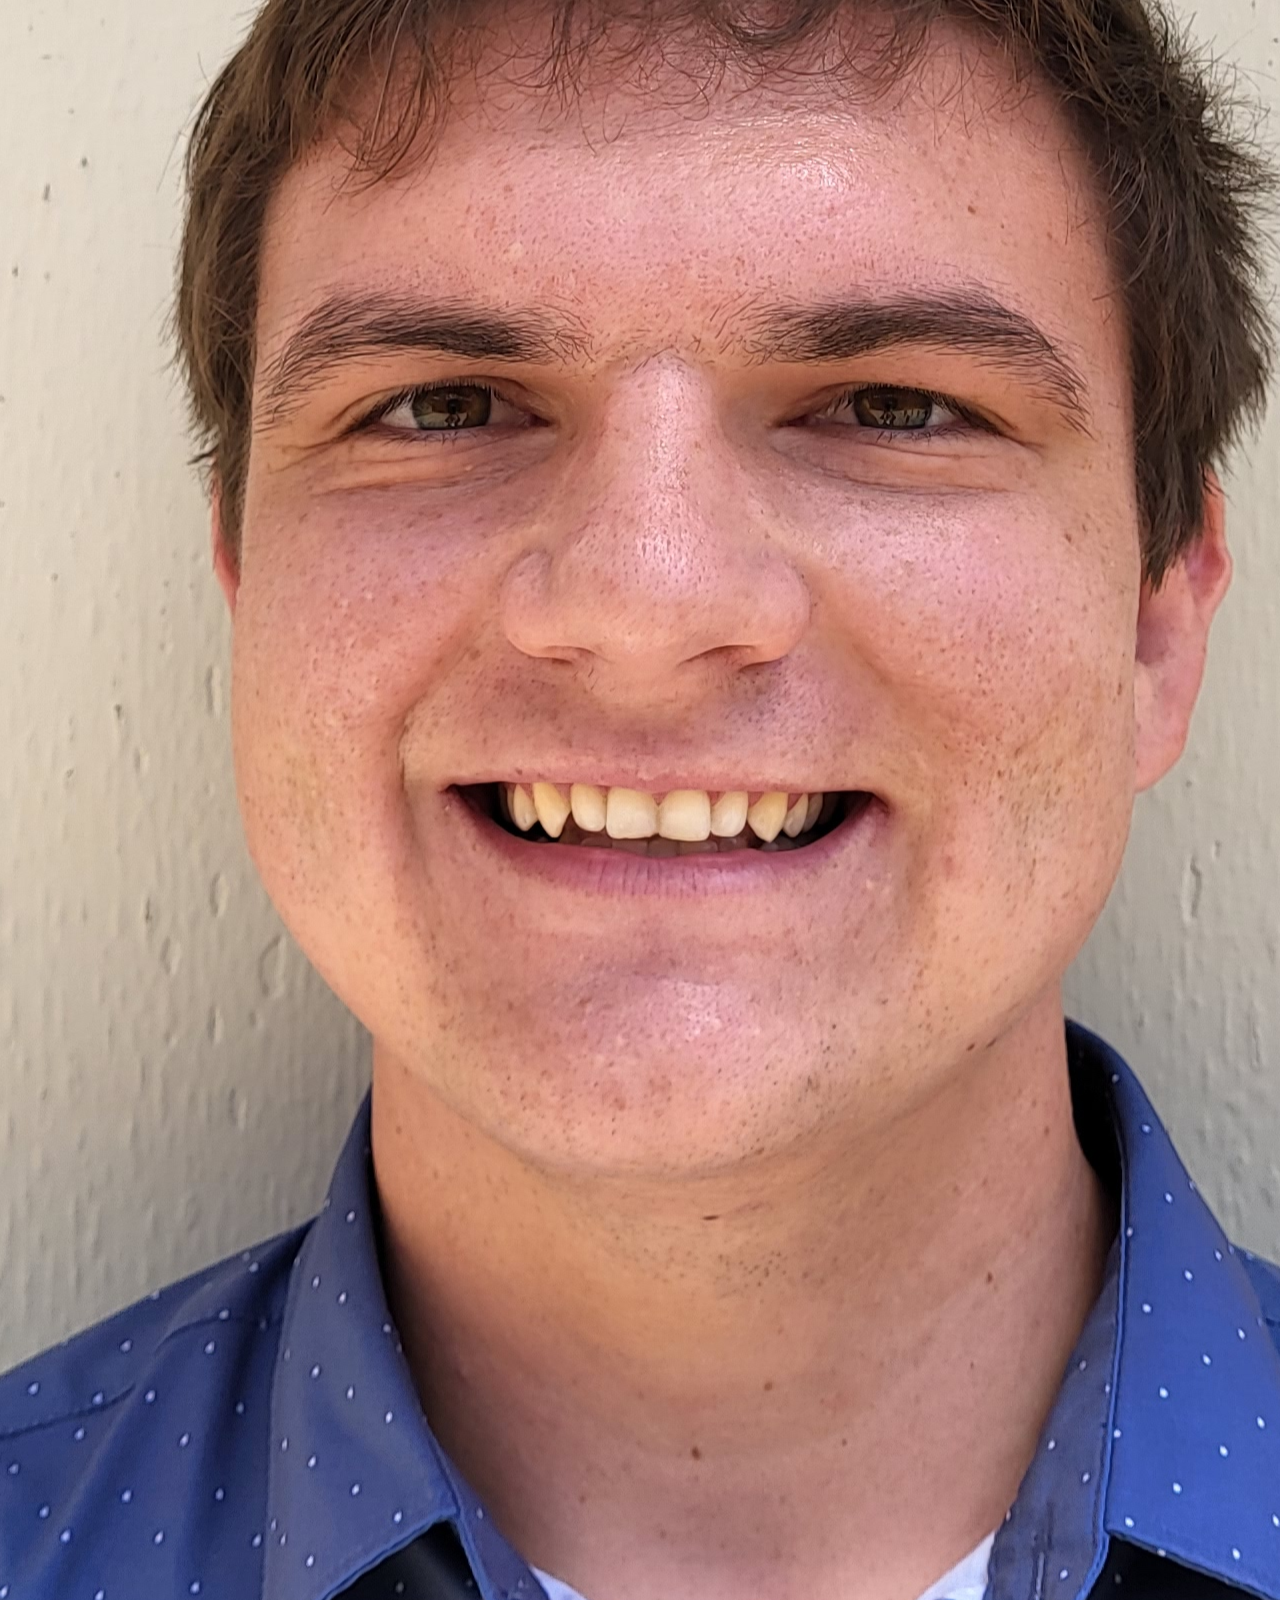
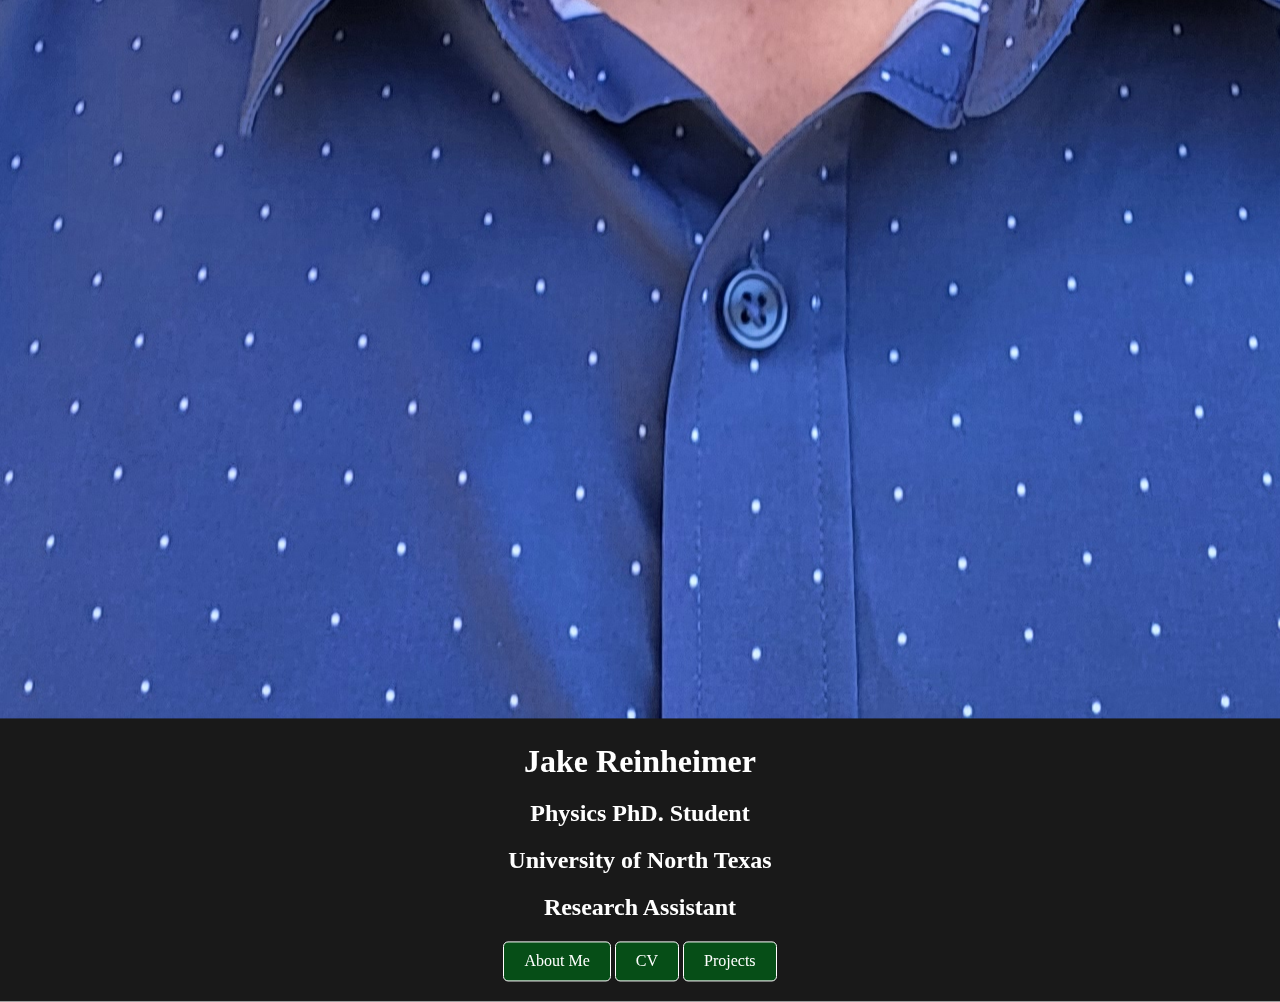
==== index.html @ c4af1723 "Add files via upload" ====
<!DOCTYPE html>
<html lang="en">
<head>
    <meta charset="UTF-8">
    <meta name="viewport" content="width=device-width, initial-scale=1.0">
    <title>Jake Reinheimer</title>
    <link rel="stylesheet" href="styles.css">
</head>

<body>
    <div class="video-container">
        <video style="display: none" id="toggleDisplayFire" playsinline autoplay muted loop id="background-video">
            <source src="myvideo.mp4" type="video/mp4">
            Your browser does not support the video tag.
        </video>
    </div>

    <div class="text-box">
        <img src="jake_pic.jpeg">
        <h1>Jake Reinheimer</h1>
        <h2>Physics PhD. Student</h2>
        <h2>University of North Texas</h2>
        <h2>Research Assistant</h2>

        <div class="button-container">
            <a href="about_me.html" class="button"> About Me</a>
            <a href="cv.html" class="button"> CV</a>
            <a href="projects.html" class="button"> Projects</a>
        </div>
    </div>
</body>
</html>
---- styles.css ----
body {
    margin: 0;
    overflow: hidden;
}

.video-container {
    position: fixed;
    top: 0;
    left: 0;
    width: 100%;
    height: 100%;
    overflow: hidden;
}

#background-video {
    width: 100%;
    height: 100%;
    object-fit: cover; /* Ensure the video covers the entire container */
}

video {
    width: auto;
    height: auto;
}

.text-box {
    position: absolute;
    top: 50%;
    left: 50%;
    transform: translate(-50%, -50%);
    background-color: rgba(0, 0, 0, 0.9); /* Adjust the background color and opacity */
    padding: 20px;
    color: #fff; /* Text color */
    text-align: center;
}

.text-box h1 {
    margin-bottom: 10px;
}

.button-container {
    margin-top: 20px; /* Adjust as needed */
}

.button {
    display: inline-block;
    padding: 10px 20px;
    font-size: 16px;
    text-align: center;
    text-decoration: none;
    background-color: #064e17; /* Green background color */
    color: #fff; /* White text color */
    border: 1px solid #ffffff; /* Green border */
    border-radius: 5px; /* Rounded corners */
    transition: background-color 0.3s;
}

.button:hover {
    background-color: black; /* Darker green on hover */
}

.top-nav {
    background-color: #3a3434;
    overflow: hidden;
}

.top-nav ul {
    list-style-type: none;
    margin: 0;
    padding: 0;
    overflow: hidden;
}

.top-nav li {
    float: left;
}

.top-nav a {
    display: block;
    color: #fff;
    text-align: center;
    padding: 14px 16px;
    text-decoration: none;
}

.top-nav a:hover {
    background-color: #ddd;
    color: black;
}
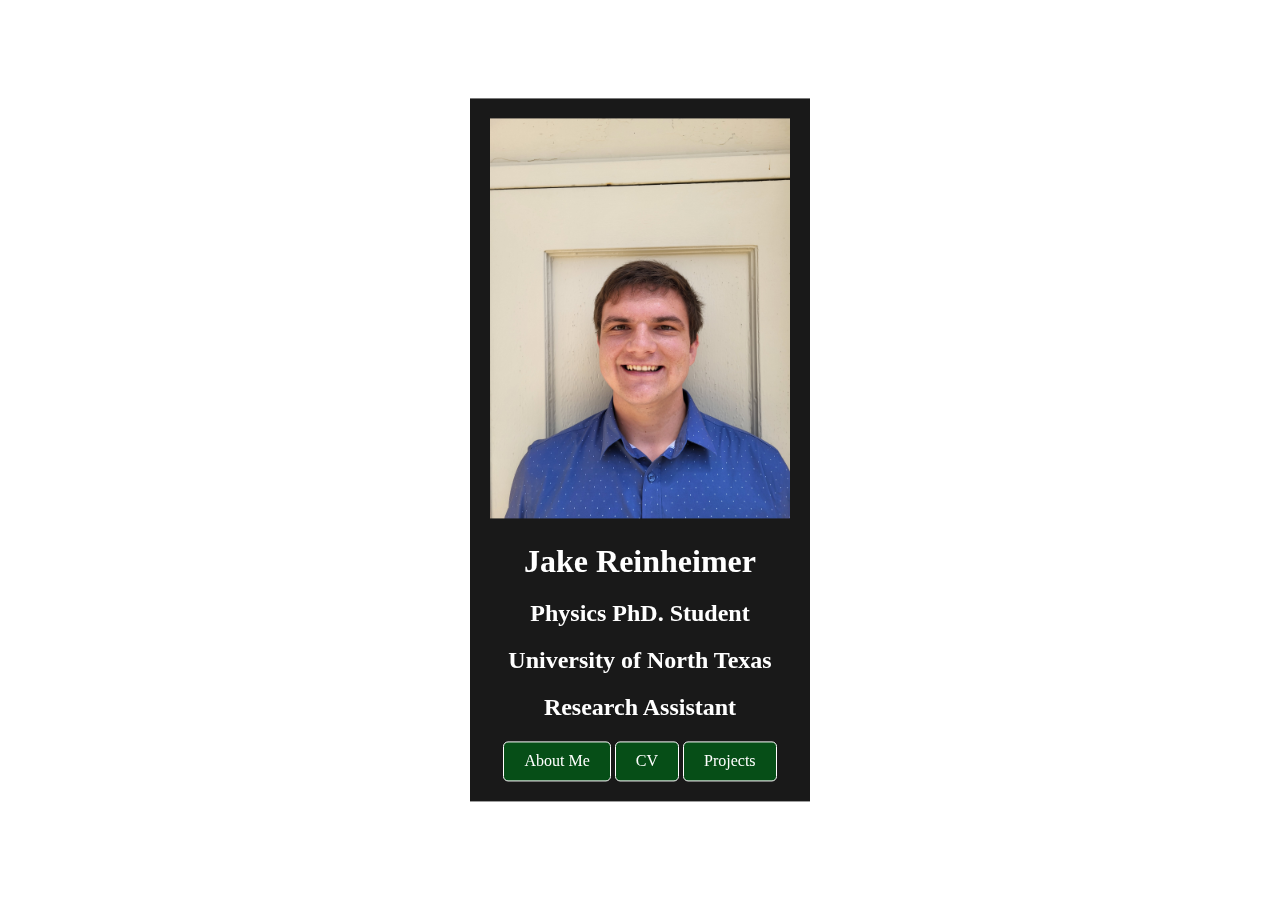
==== commit 4bcd16f0: "Add files via upload" ====
--- a/index.html
+++ b/index.html
@@ -16,7 +16,7 @@
     </div>
 
     <div class="text-box">
-        <img src="jake_pic.jpeg">
+        <img src="jake_pic.jpeg" width="300" height="400">
         <h1>Jake Reinheimer</h1>
         <h2>Physics PhD. Student</h2>
         <h2>University of North Texas</h2>
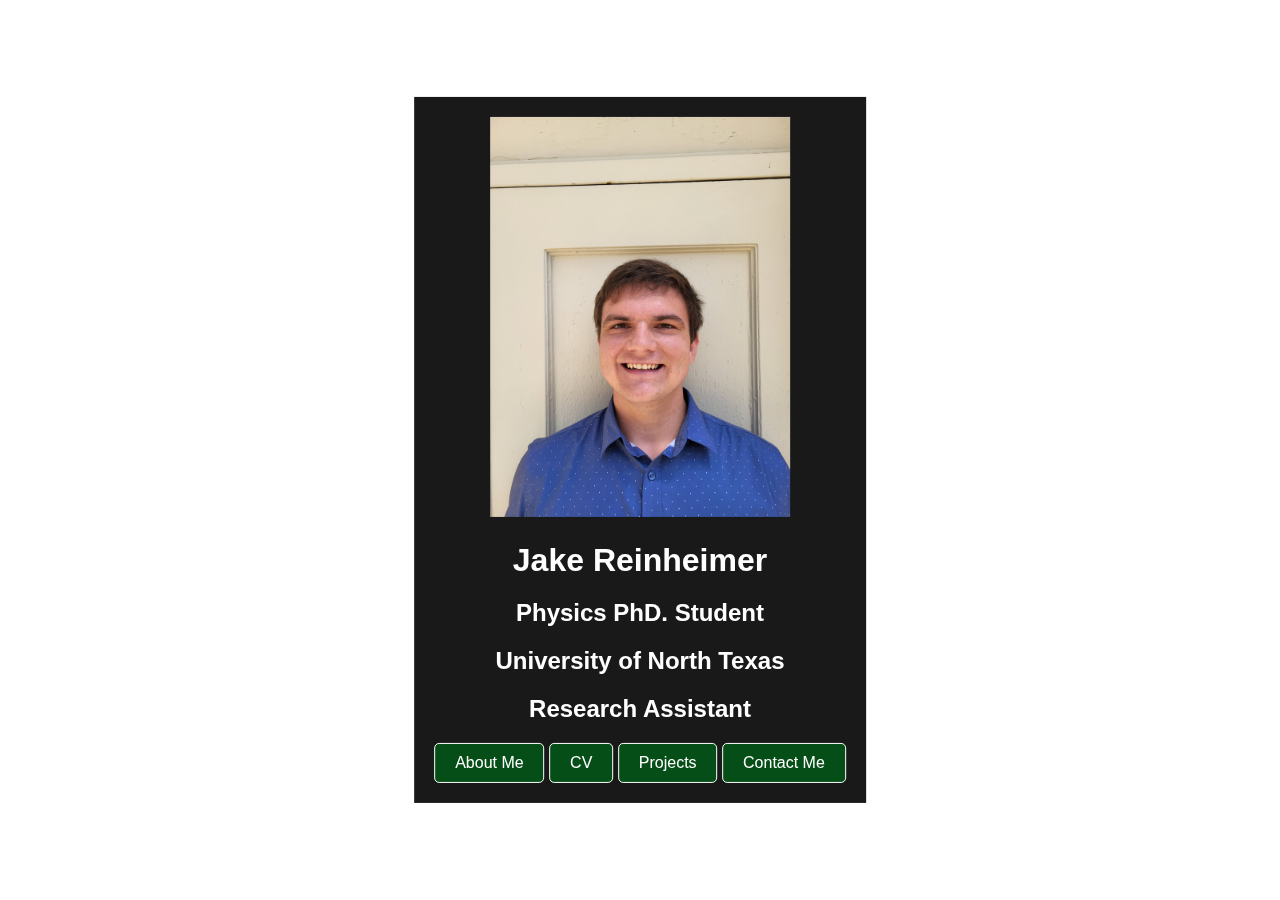
==== commit d7db68f2: "Add files via upload" ====
--- a/index.html
+++ b/index.html
@@ -9,7 +9,7 @@
 
 <body>
     <div class="video-container">
-        <video style="display: none" id="toggleDisplayFire" playsinline autoplay muted loop id="background-video">
+        <video muted autoplay loop id="background-video">
             <source src="myvideo.mp4" type="video/mp4">
             Your browser does not support the video tag.
         </video>
@@ -26,6 +26,7 @@
             <a href="about_me.html" class="button"> About Me</a>
             <a href="cv.html" class="button"> CV</a>
             <a href="projects.html" class="button"> Projects</a>
+            <a href="contact_me.html" class="button"> Contact Me</a>
         </div>
     </div>
 </body>
--- a/styles.css
+++ b/styles.css
@@ -1,6 +1,20 @@
+
 body {
+    font-family: 'Arial', sans-serif;
     margin: 0;
-    overflow: hidden;
+    padding: 0;
+}
+
+.content {
+    max-width: 800px;
+    margin: auto;
+    padding: 20px;
+}
+
+p {
+    font-size: 16px;
+    line-height: 1.6;
+    margin-bottom: 20px;
 }
 
 .video-container {
@@ -16,6 +30,7 @@
     width: 100%;
     height: 100%;
     object-fit: cover; /* Ensure the video covers the entire container */
+    transform: scale(2);
 }
 
 video {
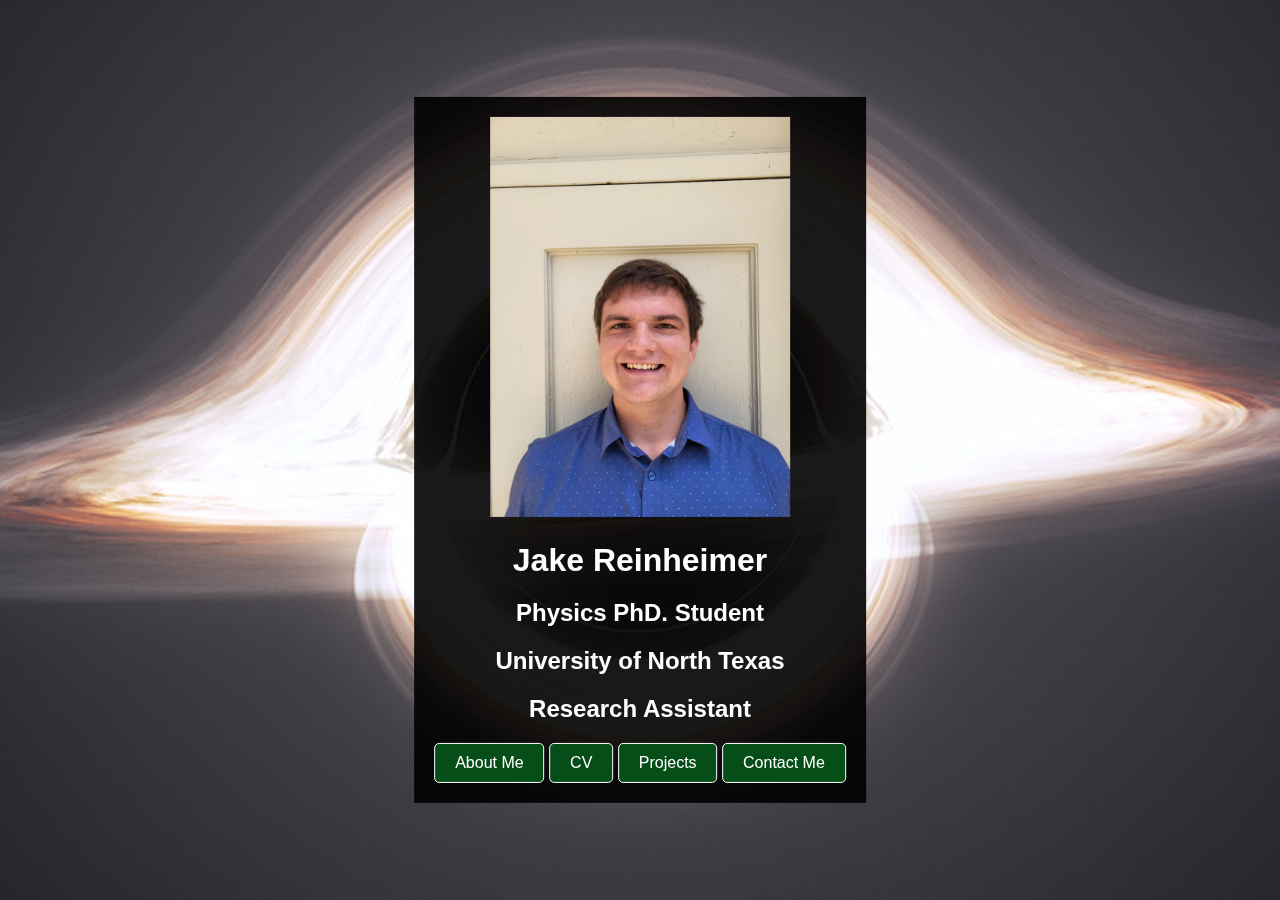
==== commit a678ecdc: "Add files via upload" ====
--- a/index.html
+++ b/index.html
@@ -9,7 +9,7 @@
 
 <body>
     <div class="video-container">
-        <video muted autoplay loop id="background-video">
+        <video muted autoplay loop id="background-video" poster="fallback-image.jpg">
             <source src="myvideo.mp4" type="video/mp4">
             Your browser does not support the video tag.
         </video>
--- a/styles.css
+++ b/styles.css
@@ -12,8 +12,8 @@
 }
 
 p {
-    font-size: 16px;
-    line-height: 1.6;
+    font-size: 18px;
+    line-height: 1.9;
     margin-bottom: 20px;
 }
 
@@ -50,6 +50,22 @@
 }
 
 .text-box h1 {
+    margin-bottom: 10px;
+}
+
+.project-box{
+    position: absolute;
+    top: 50%;
+    left: 50%;
+    transform: translate(-50%, -50%);
+    background-color: rgba(0, 0, 0, 0.9); /* Adjust the background color and opacity */
+    padding: 20px;
+    color: #fff; /* Text color */
+    text-align: center;
+    overflow-y: auto;
+}
+
+.project-box h1 {
     margin-bottom: 10px;
 }
 
